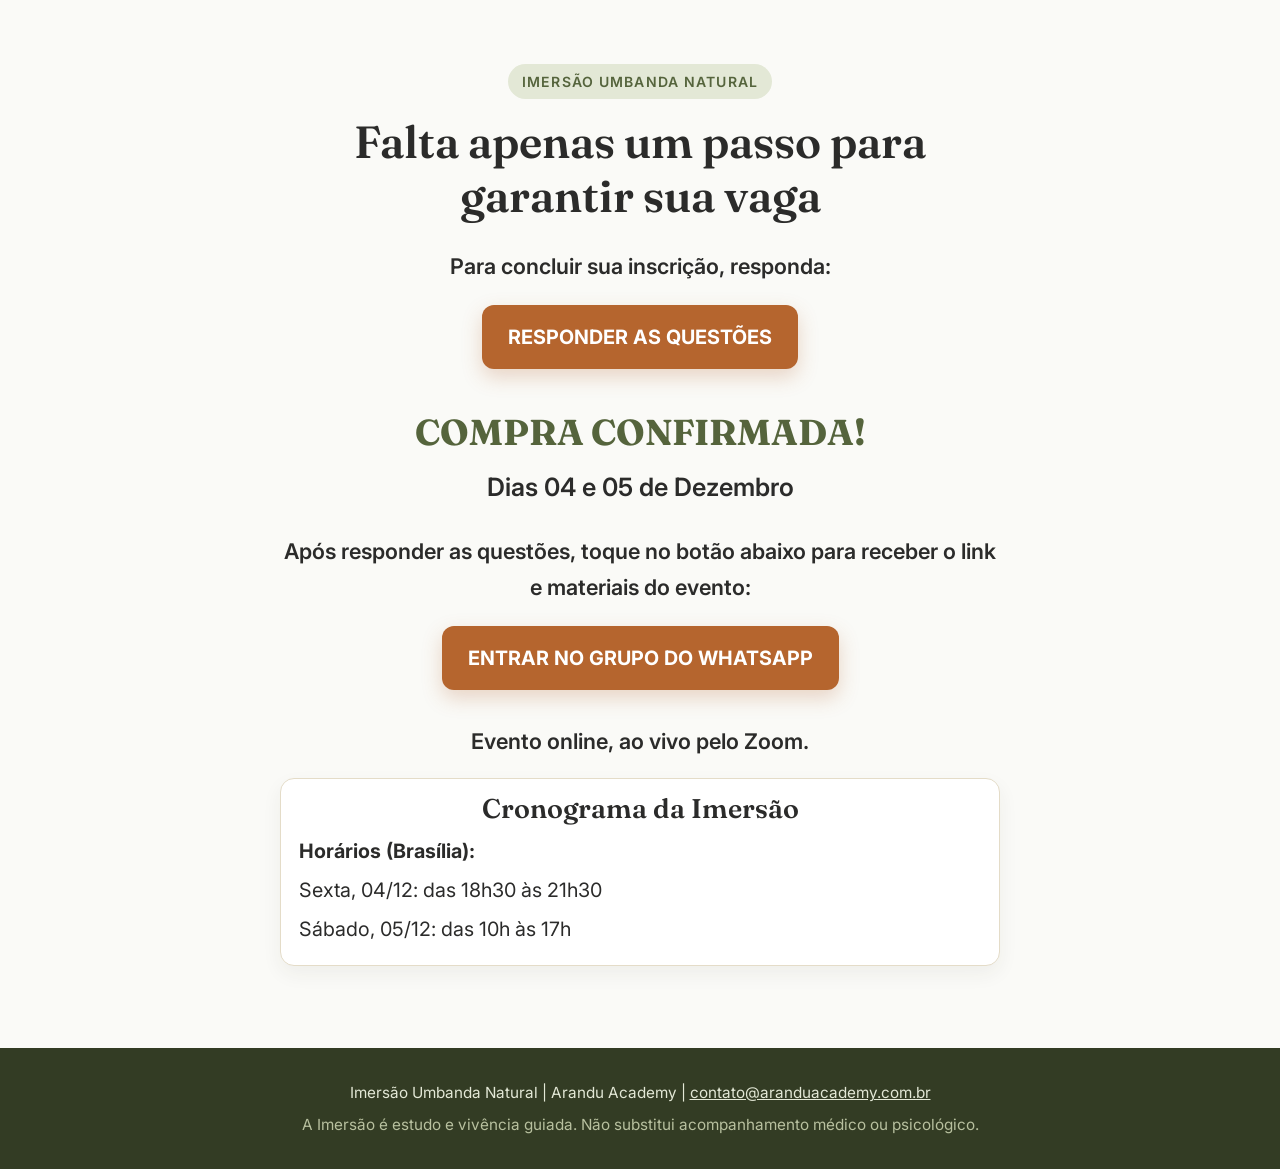
==== obrigado/index.html @ 42f737d3 "IUN13: parcela 12x proporcional nas semanas 2-4 (v1/v2) e pagina /obrigado" ====
<!DOCTYPE html>
<html lang="pt-BR">
<head>
<script>(function(w,d,s,l,i){w[l]=w[l]||[];w[l].push({'gtm.start':new Date().getTime(),event:'gtm.js'});var f=d.getElementsByTagName(s)[0],j=d.createElement(s),dl=l!='dataLayer'?'&l='+l:'';j.async=true;j.src='https://www.googletagmanager.com/gtm.js?id='+i+dl;f.parentNode.insertBefore(j,f);})(window,document,'script','dataLayer','GTM-W9XCN54J');</script>
<meta charset="UTF-8">
<meta name="viewport" content="width=device-width, initial-scale=1.0">
<title>Compra confirmada | Imersão Umbanda Natural</title>
<meta name="description" content="Compra confirmada. Falta apenas um passo para garantir sua vaga na Imersão Umbanda Natural.">
<meta name="robots" content="noindex, nofollow">
<meta property="og:locale" content="pt_BR">
<meta property="og:type" content="website">
<meta property="og:title" content="Compra confirmada | Imersão Umbanda Natural">
<meta property="og:description" content="Falta apenas um passo para garantir sua vaga.">
<meta property="og:image" content="https://imersao.aranduacademy.com.br/assets-iun13/ricardo/ricardo-01.jpg">
<meta name="twitter:card" content="summary_large_image">
<meta name="theme-color" content="#333C24">
<link rel="preconnect" href="https://fonts.googleapis.com"><link rel="preconnect" href="https://fonts.gstatic.com" crossorigin>
<link href="https://fonts.googleapis.com/css2?family=Fraunces:opsz,wght@9..144,500;9..144,600;9..144,700&family=Inter:wght@400;500;600;700&display=swap" rel="stylesheet">
<style>
/* base.css — modelo clean Arandu. Trocar SÓ os tokens de :root pra mudar de cliente. Colar dentro de <style>. */
  :root{
    /* Paleta do cliente (exemplo: verde-floresta Arandu). Claro por padrão; escuro só em blocos de impacto. */
    --bg: #FAFAF7;
    --bg-soft: #F1E9D8;
    --bg-deep: #333C24;
    --ink: #2B2B2A;
    --ink-soft: #6B665D;
    --ink-faint: #97907F;
    --line: #E4DCC8;
    --cta: #B5652E;
    --cta-deep: #954F20;
    --accent: #55643C;
    --accent-line: #E3E8D6;
    --lime: #F1D9A8;
    --white: #FFFFFF;
    --radius: 18px;
    --container-max: 1240px;
    --gap-col: 40px;
    --pad-x: 24px;
    --pad-y: 28px;
  }

  *{ box-sizing:border-box; }
  html{ scroll-behavior:smooth; font-size:112.5%; }
  body{
    margin:0;
    background:var(--bg);
    color:var(--ink);
    font-family:'Inter', -apple-system, "Segoe UI", Roboto, sans-serif;
    font-size:1rem;
    line-height:1.65;
    -webkit-font-smoothing:antialiased;
  }
  img{ max-width:100%; display:block; }
  h1,h2,h3{
    font-family:'Fraunces', Georgia, 'Times New Roman', serif;
    font-weight:600;
    line-height:1.2;
    margin:0 0 16px;
    color:var(--ink);
  }
  p{ margin:0 0 16px; color:var(--ink); }
  ul{ margin:0; padding:0; list-style:none; }

  /* ===== LAYOUT PRIMITIVES ===== */
  .section{ padding-block:var(--pad-y); background:var(--bg); }
  .section-soft{ background:var(--bg-soft); }

  .section-deep, .banner-ritmo{
    background:var(--bg-deep);
    --ink: #F4F7EE;
    --ink-soft: #D6DCC4;
    --ink-faint: #B8C09F;
    --line: rgba(255,255,255,.14);
    --accent: var(--lime);
    --accent-line: rgba(241,217,168,.16);
  }

  .container{
    max-width:var(--container-max);
    margin:0 auto;
    padding-inline:var(--pad-x);
  }

  .prose{ max-width:960px; margin:0 auto; }
  .prose.left{ margin:0; }

  .split{ display:grid; gap:var(--gap-col); align-items:center; }
  .split > *{ min-width:0; }

  .logo-mark{ height:34px; margin-bottom:20px; }
  .logo-mark-footer{ height:30px; margin:0 auto 14px; }

  .curso-nome{
    font-family:'Fraunces', serif;
    font-weight:700;
    font-size:1.05rem;
    letter-spacing:.01em;
    color:var(--ink);
    margin-bottom:14px;
  }

  .tag{
    display:inline-block;
    font-size:.78rem;
    font-weight:600;
    letter-spacing:.08em;
    text-transform:uppercase;
    color:var(--accent);
    background:var(--accent-line);
    padding:6px 14px;
    border-radius:999px;
    margin-bottom:16px;
  }

  h1{ font-size:2.05rem; }
  h2{ font-size:1.75rem; }
  h3{ font-size:1.25rem; }
  .lede{ font-size:1.08rem; color:var(--ink-soft); }

  .btn{
    display:inline-block;
    background:var(--cta);
    color:#fff;
    font-weight:700;
    font-size:1rem;
    text-decoration:none;
    padding:16px 26px;
    border-radius:12px;
    text-align:center;
    box-shadow:0 8px 20px rgba(181,101,46,.25);
    transition:background .15s ease, transform .1s ease;
  }
  .btn:hover{ background:var(--cta-deep); }
  .btn:active{ transform:translateY(1px); }
  .btn-block{ display:block; width:100%; }
  .btn-center{ text-align:center; margin:20px 0 4px; }

  .trustline{
    margin-top:16px;
    font-size:.82rem;
    letter-spacing:.06em;
    text-transform:uppercase;
    color:var(--ink-faint);
    font-weight:600;
  }

  /* IDENTIFICAÇÃO / fotos em bloco split */
  .id-list{ margin:18px 0; }
  .id-list li{
    display:flex; gap:12px; padding:14px 0;
    border-bottom:1px solid var(--line); font-size:1.02rem;
  }
  .id-list li:last-child{ border-bottom:none; }
  .id-dot{ flex:none; width:8px; height:8px; border-radius:50%; background:var(--accent); margin-top:9px; }
  .id-photo{ border-radius:var(--radius); overflow:hidden; box-shadow:0 14px 30px rgba(43,43,42,.16); }
  .id-photo img{ width:100%; height:320px; object-fit:cover; object-position:top; }

  .block-photo{ border-radius:var(--radius); overflow:hidden; box-shadow:0 14px 30px rgba(43,43,42,.16); }
  .block-photo img{ width:100%; height:260px; object-fit:cover; object-position:top; }

  /* QUOTE */
  blockquote{
    margin:20px 0; padding:16px 0 16px 22px;
    border-left:3px solid var(--accent);
    font-family:'Fraunces', serif; font-size:1.25rem; font-style:italic; color:var(--ink);
  }
  blockquote cite{ display:block; margin-top:10px; font-family:'Inter',sans-serif; font-style:normal; font-size:.95rem; color:var(--ink-faint); }

  /* PILARES (currículo Ano 1) */
  .pilar-grid{ display:grid; gap:16px; margin:24px 0; }
  .pilar-card{
    background:var(--white); border:1px solid var(--line); border-radius:var(--radius);
    padding:22px; box-shadow:0 8px 20px rgba(43,43,42,.06);
  }
  .pilar-num{
    display:inline-block; font-size:.78rem; letter-spacing:.08em; text-transform:uppercase;
    color:var(--accent); font-weight:700; margin-bottom:8px;
  }
  .pilar-card h3{ font-size:1.1rem; margin-bottom:8px; }
  .pilar-card p{ color:var(--ink-soft); margin:0; font-size:.98rem; }
  .ano-legenda{ font-weight:700; color:var(--ink); margin-bottom:2px; }
  .ano-sub{ color:var(--ink-faint); font-size:.92rem; margin-bottom:0; }

  /* FORMATO — cards claros (como funciona na prática) */
  .formato-grid{ display:grid; gap:16px; margin:22px 0; }
  .formato-card{
    background:var(--white); border:1px solid var(--line); border-radius:var(--radius);
    padding:20px 22px; box-shadow:0 8px 20px rgba(43,43,42,.06);
  }
  .formato-card h3{ font-size:1.05rem; margin-bottom:6px; }
  .formato-card p{ margin:0; color:var(--ink-soft); font-size:.96rem; }

  .nota{ font-size:1rem; font-style:italic; color:var(--ink-faint); }

  /* PROVA SOCIAL */
  .stats{ display:grid; grid-template-columns:1fr 1fr 1fr; gap:14px; margin:20px 0 4px; max-width:640px; }
  .stat{ background:var(--white); border:1px solid var(--line); border-radius:var(--radius); padding:18px 12px; text-align:center; box-shadow:0 8px 20px rgba(43,43,42,.06); }
  .stat b{ display:block; font-family:'Fraunces',serif; font-size:1.5rem; color:var(--accent); }
  .stat span{ font-size:.8rem; color:var(--ink-soft); }
  .placeholder-box{
    border:1px dashed var(--line); border-radius:var(--radius); padding:26px 22px;
    color:var(--ink-faint); font-style:italic; font-size:.95rem; margin-top:18px; text-align:center;
  }

  /* OBJEÇÃO / PARA QUEM É */
  .objecao-photo{ border-radius:var(--radius); overflow:hidden; box-shadow:0 14px 30px rgba(43,43,42,.16); }
  .objecao-photo img{ width:100%; height:280px; object-fit:cover; object-position:top; }
  .cards3{ display:grid; gap:14px; margin:18px 0; }
  .card3{ background:var(--white); border:1px solid var(--line); border-radius:14px; padding:18px; color:var(--ink-soft); box-shadow:0 8px 20px rgba(43,43,42,.06); }
  .card3 b{ display:block; margin-bottom:4px; color:var(--ink); }
  .qa{ margin:22px 0; }
  .qa-item{ padding:14px 0; border-bottom:1px solid var(--line); }
  .qa-item:last-child{ border-bottom:none; }
  .qa-item p.pergunta{ font-weight:700; color:var(--ink); margin-bottom:4px; }
  .qa-item p.resposta{ margin:0; color:var(--ink-soft); }

  /* BIO */
  .bio-photos{ display:grid; grid-template-columns:1.2fr .8fr; gap:12px; }
  .bio-photos img{ border-radius:var(--radius); height:240px; object-fit:cover; box-shadow:0 12px 26px rgba(43,43,42,.16); }
  .bio-photos img:last-child{ height:240px; object-position:top; }

  /* BANNER DE RITMO (sempre escuro) */
  .banner-ritmo{ text-align:center; border-top:1px solid rgba(255,255,255,.1); border-bottom:1px solid rgba(255,255,255,.1); }
  .banner-ritmo h3{ margin-bottom:24px; color:#fff; }
  .banner-cols{ display:grid; gap:24px; max-width:960px; margin:0 auto; }
  .banner-cols > div{ display:flex; flex-direction:column; align-items:center; gap:4px; }
  .banner-icon{ font-size:1.4rem; margin-bottom:4px; }
  .banner-cols strong{ font-size:1rem; color:#fff; }
  .banner-cols span{ color:var(--ink-soft); font-size:.88rem; }

  /* INVESTIMENTO (sempre escuro) */
  .stack-table{ margin:20px auto 0; max-width:620px; border-top:1px solid rgba(255,255,255,.14); }
  .stack-row{ display:flex; justify-content:space-between; gap:16px; padding:11px 0; border-bottom:1px solid rgba(255,255,255,.14); font-size:.92rem; color:var(--ink-soft); text-align:left; }
  .stack-row span:first-child{ flex:1; }
  .stack-row span:last-child{ flex:none; white-space:nowrap; }
  .stack-row.total{ color:#fff; font-weight:700; font-size:1rem; border-bottom:none; padding-top:16px; }
  .preco-box{
    background:rgba(255,255,255,.05); border:1px solid rgba(255,255,255,.16); border-radius:var(--radius);
    padding:32px 24px; text-align:center; margin:28px auto 0; max-width:460px;
  }
  .preco-tag{ font-size:.85rem; letter-spacing:.06em; text-transform:uppercase; color:var(--ink-faint); font-weight:600; text-decoration:line-through; }
  .preco-principal{ font-family:'Fraunces',serif; font-size:2.3rem; color:var(--lime); margin:8px 0 0; }
  .preco-principal small{ font-family:'Inter',sans-serif; font-size:.95rem; font-weight:600; color:var(--ink-soft); display:block; margin-top:4px; }
  .preco-legal{ font-size:.82rem; color:var(--ink-faint); margin-bottom:20px; }
  .preco-lista{ text-align:left; max-width:320px; margin:0 auto 22px; }
  .preco-lista li{ padding:5px 0; color:var(--ink-soft); }

  /* CERTIFICADO */
  .cert-image{
    max-width:560px; margin:26px auto 0; border-radius:var(--radius); overflow:hidden;
    box-shadow:0 14px 30px rgba(43,43,42,.16); border:1px solid var(--line);
  }
  .cert-image img{ width:100%; }

  /* FAQ */
  details{ border-bottom:1px solid var(--line); padding:16px 0; }
  details summary{
    cursor:pointer; font-weight:600; list-style:none; color:var(--ink);
    display:flex; justify-content:space-between; align-items:center; gap:12px;
  }
  details summary::-webkit-details-marker{ display:none; }
  details summary::after{ content:'+'; flex:none; font-size:1.3rem; color:var(--accent); font-weight:400; }
  details[open] summary::after{ content:'–'; }
  details summary{ font-size:1rem; }
  details p{ margin-top:12px; margin-bottom:0; color:var(--ink-soft); font-size:.95rem; }

  /* FECHAMENTO */
  .fechamento-photo{ border-radius:var(--radius); overflow:hidden; box-shadow:0 14px 30px rgba(43,43,42,.16); }
  .fechamento-photo img{ width:100%; height:260px; object-fit:cover; object-position:top; }

  footer{ background:var(--bg-deep); color:#B8C09F; text-align:center; padding:32px 24px; font-size:.85rem; }
  footer a{ color:#E3E8D6; }
  footer .rodape-links{ margin-top:10px; }
  footer .rodape-links a{ margin:0 6px; }

  /* CTA STICKY */
  .cta-sticky{
    position:fixed; left:0; right:0; bottom:0;
    background:var(--white); border-top:1px solid var(--line);
    padding:10px 14px; box-shadow:0 -8px 20px rgba(43,43,42,.1);
    z-index:50; transform:translateY(120%); transition:transform .25s ease;
  }
  .cta-sticky.show{ transform:translateY(0); }
  .cta-sticky .btn{ padding:13px 20px; font-size:.92rem; }

  /* ===== BREAKPOINTS ===== */
  @media (min-width:768px){ :root{ --pad-x:48px; } }

  @media (min-width:860px){
    :root{ --pad-y:44px; --gap-col:56px; }
    h1{ font-size:2.5rem; }
    h2{ font-size:2rem; }

    .split{ grid-template-columns:1fr; }
    .split.split-text-first{ grid-template-columns:1.15fr 1fr; }
    .split.split-photo-first{ grid-template-columns:1fr 1.15fr; }

    .id-photo img{ height:100%; min-height:400px; }
    .block-photo img{ height:100%; min-height:340px; }
    .objecao-photo img{ height:100%; min-height:340px; }
    .fechamento-photo img{ height:100%; min-height:340px; }

    .pilar-grid{ grid-template-columns:1fr 1fr; }
    .formato-grid{ grid-template-columns:1fr 1fr 1fr; }
    .banner-cols{ grid-template-columns:1fr 1fr 1fr 1fr 1fr 1fr; }

    .cta-sticky{ display:none; }
  }

  @media (min-width:1200px){ :root{ --pad-x:72px; } }

  .datas{ background:var(--white); border:1px solid var(--line); border-radius:14px; padding:14px 18px; margin:18px 0; box-shadow:0 8px 20px rgba(43,43,42,.06); }
  .datas p{ margin:2px 0; }
  .ricardo-quote{ margin:14px 0; font-style:italic; }
  .gal{ display:grid; grid-template-columns:1fr 1fr; gap:12px; margin:24px 0 0; }
  .gal img{ width:100%; height:190px; object-fit:cover; object-position:top; border-radius:14px; box-shadow:0 10px 22px rgba(43,43,42,.14); }
  .depo-grid{ display:grid; gap:16px; margin:22px 0; }
  .depo{ background:var(--white); border:1px solid var(--line); border-radius:var(--radius); padding:22px; box-shadow:0 8px 20px rgba(43,43,42,.06); }
  .depo p{ font-family:'Fraunces',serif; font-size:1.08rem; margin-bottom:10px; }
  .depo b{ font-size:.9rem; color:var(--ink-faint); font-weight:600; }
  .aviso{ font-size:.9rem; color:var(--ink-faint); font-style:italic; }
  .btn-final{ margin-top:10px; }
  .hero-sec .lede{ margin-bottom:14px; }
  @media (min-width:860px){ .gal{ grid-template-columns:repeat(4,1fr); } .depo-grid{ grid-template-columns:1fr 1fr; } .gal img{height:220px;} .section{ padding-block:64px; } }
  @media (max-width:859px){ .section{ padding-block:40px; } footer{ padding-bottom:90px; } .btn{display:block;} }


  .car{position:relative;margin-top:22px}
  .car-track{display:flex;gap:16px;overflow-x:auto;scroll-snap-type:x mandatory;-webkit-overflow-scrolling:touch;scrollbar-width:none;padding:6px 2px 14px}
  .car-track::-webkit-scrollbar{display:none}
  .slide{scroll-snap-align:start;flex:0 0 88%}
  .depo-card{background:var(--white);border:1px solid var(--line);border-radius:var(--radius);padding:24px;box-shadow:0 8px 20px rgba(43,43,42,.06);font-size:.95rem;line-height:1.6}
  .depo-card p{font-family:Fraunces,Georgia,serif;margin:12px 0}
  .depo-card b{color:var(--accent)}
  .avatar{width:44px;height:44px;border-radius:50%;background:var(--accent);color:#fff;display:flex;align-items:center;justify-content:center;font-weight:700;font-family:Fraunces,Georgia,serif}
  .ph{margin:0}.ph img{width:100%;height:300px;object-fit:cover;object-position:top;border-radius:var(--radius);box-shadow:0 14px 30px rgba(43,43,42,.16);display:block}
  .car-ctl{display:flex;align-items:center;justify-content:center;gap:14px}
  .car-btn{width:44px;height:44px;border-radius:50%;border:1px solid var(--line);background:var(--white);color:var(--ink);font-size:1.4rem;cursor:pointer}
  .car-dots{display:flex;gap:6px;flex-wrap:wrap;justify-content:center;max-width:60%}
  .car-dots i{width:9px;height:9px;border-radius:50%;background:var(--line);display:block;cursor:pointer}
  .car-dots i.on{background:var(--cta)}
  @media (min-width:860px){.slide{flex-basis:calc((100% - 32px)/3)}.ph img{height:340px}}

  /* CONTADOR (prazos reais, horario de Brasilia) */
  .contador{ background:#fff; color:#2B2B2A; border:2px solid #B5652E; border-radius:14px; padding:16px 12px; margin:20px auto; max-width:520px; text-align:center; }
  .cont-tit{ font-weight:700; margin:0 0 10px; font-size:1.05rem; color:#2B2B2A; }
  .cont-nums{ display:grid; grid-template-columns:repeat(4,1fr); gap:8px; }
  .cont-nums div{ background:#F1E9D8; border-radius:10px; padding:10px 2px; }
  .cont-nums b{ display:block; font-family:'Fraunces',serif; font-size:2rem; line-height:1.1; color:#2B2B2A; }
  .cont-nums span{ font-size:.8rem; color:#6B665D; }
  .encerrado{ font-family:'Fraunces',serif; font-size:1.8rem; font-weight:700; text-align:center; margin:20px 0; }
  body.fechado .so-aberto, body.fechado .btn, body.fechado .cta-sticky, body.fechado .btn-center{ display:none !important; }

  .ob{max-width:720px;margin:0 auto;text-align:center}
  .ob h1{margin-bottom:10px}
  .ob .passo{font-size:1.2rem;font-weight:600;margin:26px 0 6px}
  .ob .ok{font-family:'Fraunces',serif;font-size:2rem;font-weight:700;color:var(--accent);margin:34px 0 4px}
  .ob .quando{font-size:1.4rem;font-weight:600;margin:0 0 18px}
  .ob .btn{display:inline-block;font-size:1.1rem}
  .ob .crono{text-align:left}
  .ob .crono h2{text-align:center;font-size:1.5rem;margin:0 0 10px}
  .ob .crono p{margin:6px 0;font-size:1.1rem}
</style>
</head>
<body>
<noscript><iframe src="https://www.googletagmanager.com/ns.html?id=GTM-W9XCN54J" height="0" width="0" style="display:none;visibility:hidden"></iframe></noscript>
<section class="section hero-sec"><div class="container"><div class="ob">
<span class="tag">Imersão Umbanda Natural</span>
<h1>Falta apenas um passo para garantir sua vaga</h1>
<p class="passo">Para concluir sua inscrição, responda:</p>
<div class="btn-center"><a class="btn" href="https://app.neverlosesales.com.br/f/02h366" target="_blank" rel="noopener">RESPONDER AS QUESTÕES</a></div>
<p class="ok">COMPRA CONFIRMADA!</p>
<p class="quando">Dias 04 e 05 de Dezembro</p>
<p class="passo">Após responder as questões, toque no botão abaixo para receber o link e materiais do evento:</p>
<div class="btn-center"><a class="btn" href="https://chat.whatsapp.com/G5folKFirdmJ0tbIYBBknb" target="_blank" rel="noopener">ENTRAR NO GRUPO DO WHATSAPP</a></div>
<p class="passo" style="margin-top:34px">Evento online, ao vivo pelo Zoom.</p>
<div class="datas crono"><h2>Cronograma da Imersão</h2>
<p><b>Horários (Brasília):</b></p>
<p>Sexta, 04/12: das 18h30 às 21h30</p>
<p>Sábado, 05/12: das 10h às 17h</p></div>
</div></div></section>
<footer>
<p style="color:#E3E8D6;margin-bottom:6px">Imersão Umbanda Natural | Arandu Academy | <a href="mailto:contato@aranduacademy.com.br">contato@aranduacademy.com.br</a></p>
<p style="color:#B8C09F;margin:0">A Imersão é estudo e vivência guiada. Não substitui acompanhamento médico ou psicológico.</p>
</footer>
</body></html>
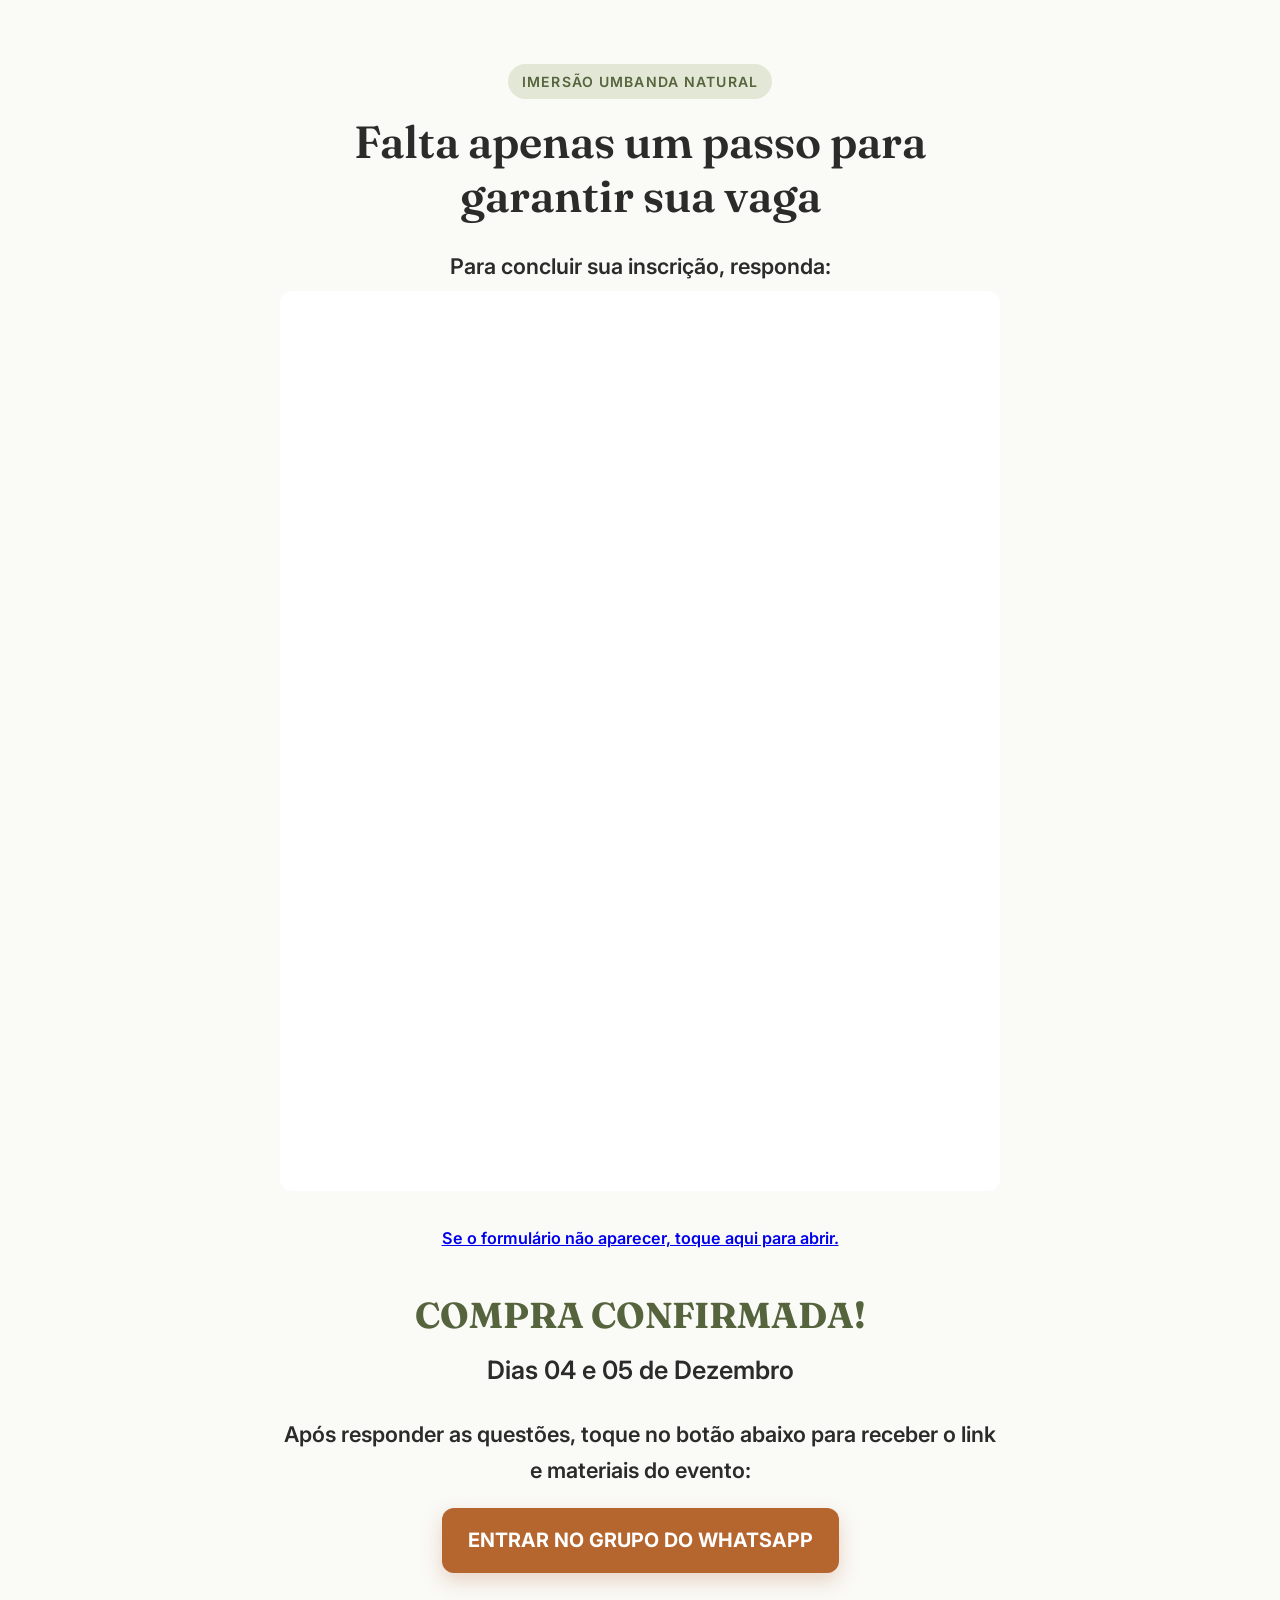
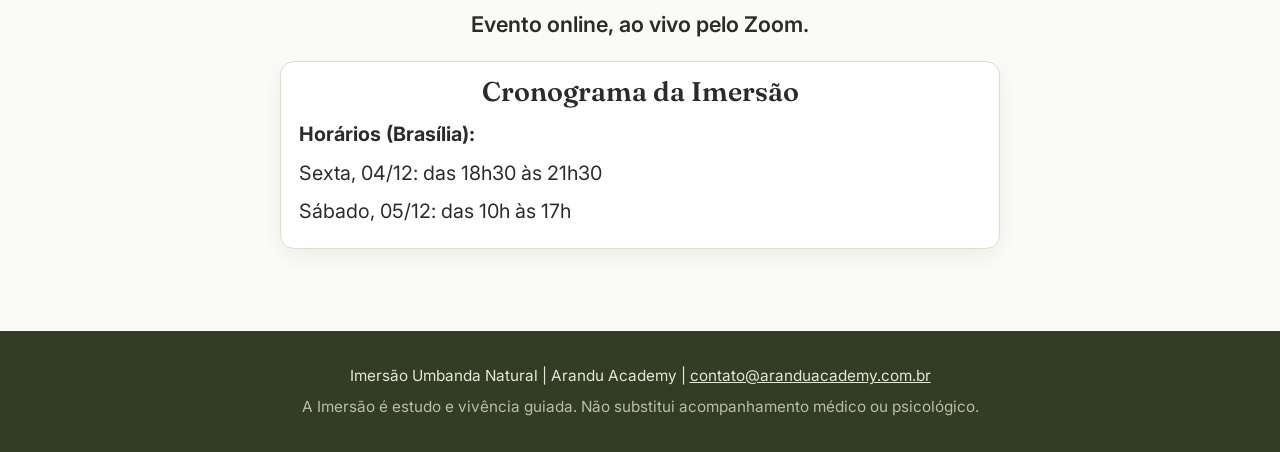
==== commit 94ec9e95: "IUN13: formulario embedado na pagina de obrigado" ====
--- a/obrigado/index.html
+++ b/obrigado/index.html
@@ -369,7 +369,8 @@
 <span class="tag">Imersão Umbanda Natural</span>
 <h1>Falta apenas um passo para garantir sua vaga</h1>
 <p class="passo">Para concluir sua inscrição, responda:</p>
-<div class="btn-center"><a class="btn" href="https://app.neverlosesales.com.br/f/02h366" target="_blank" rel="noopener">RESPONDER AS QUESTÕES</a></div>
+<div class="form-embed"><iframe src="https://app.neverlosesales.com.br/f/02h366" title="Formulário de inscrição" loading="lazy" style="width:100%;height:900px;border:0;border-radius:12px;background:#fff" allow="clipboard-write"></iframe></div>
+<p class="passo" style="font-size:.9rem"><a href="https://app.neverlosesales.com.br/f/02h366" target="_blank" rel="noopener">Se o formulário não aparecer, toque aqui para abrir.</a></p>
 <p class="ok">COMPRA CONFIRMADA!</p>
 <p class="quando">Dias 04 e 05 de Dezembro</p>
 <p class="passo">Após responder as questões, toque no botão abaixo para receber o link e materiais do evento:</p>
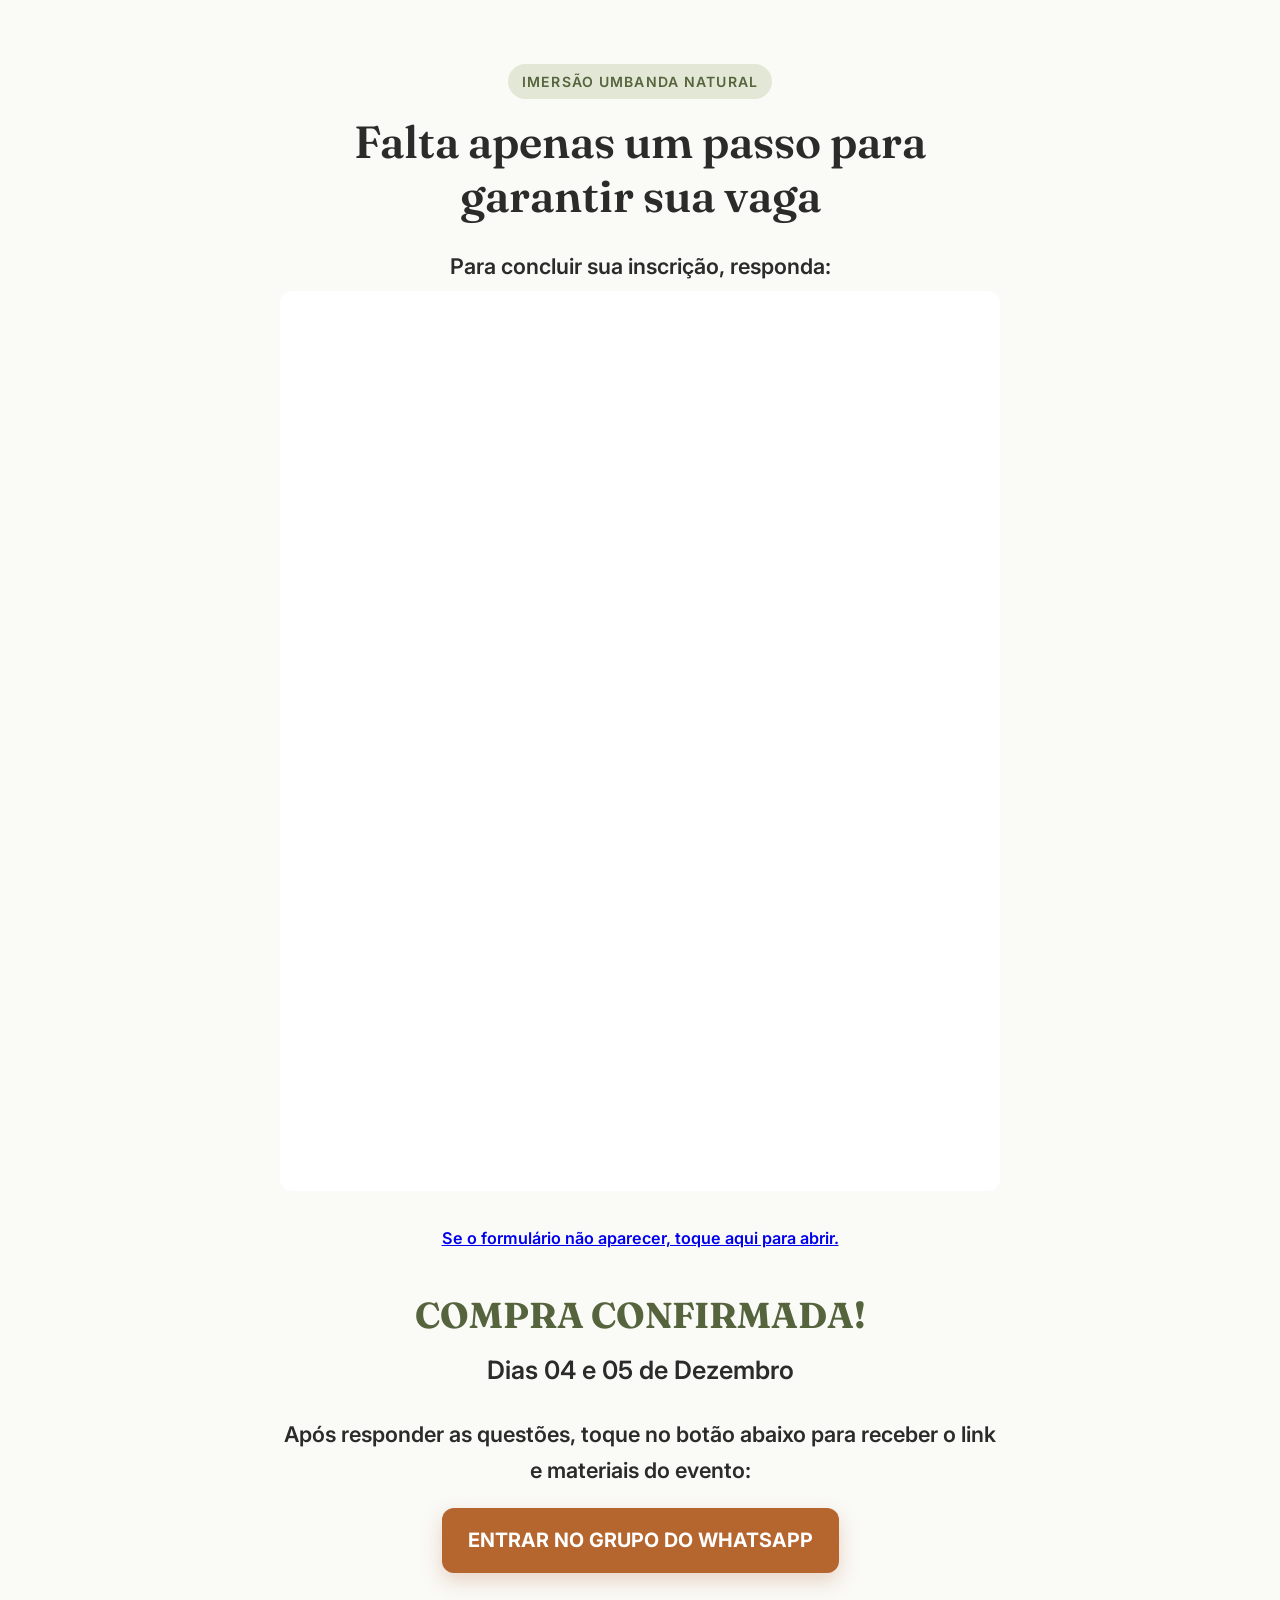
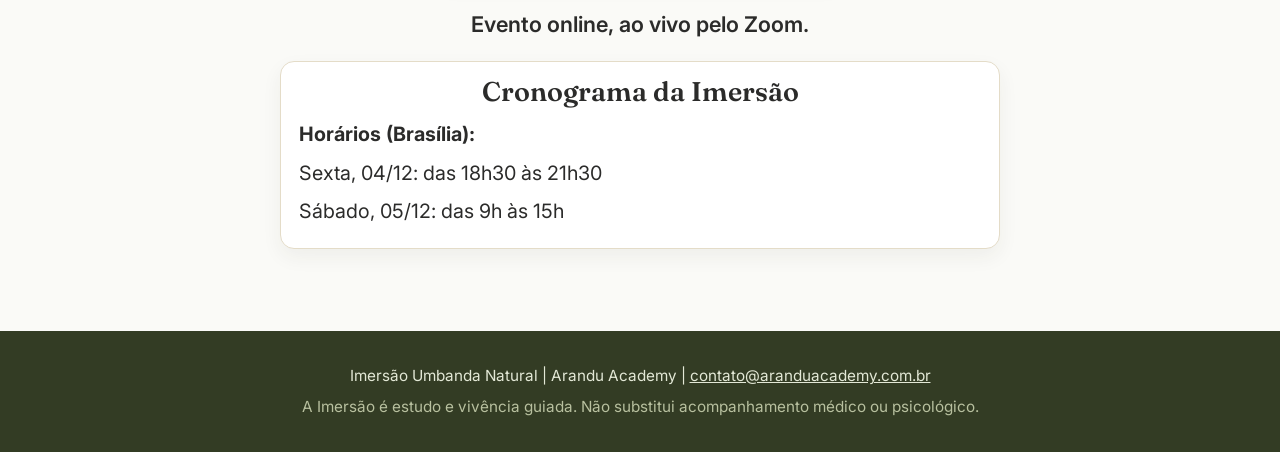
==== commit cac4e383: "IUN13: sabado 05/12 das 9h as 15h (pedido do Edvan 12/11)" ====
--- a/obrigado/index.html
+++ b/obrigado/index.html
@@ -379,7 +379,7 @@
 <div class="datas crono"><h2>Cronograma da Imersão</h2>
 <p><b>Horários (Brasília):</b></p>
 <p>Sexta, 04/12: das 18h30 às 21h30</p>
-<p>Sábado, 05/12: das 10h às 17h</p></div>
+<p>Sábado, 05/12: das 9h às 15h</p></div>
 </div></div></section>
 <footer>
 <p style="color:#E3E8D6;margin-bottom:6px">Imersão Umbanda Natural | Arandu Academy | <a href="mailto:contato@aranduacademy.com.br">contato@aranduacademy.com.br</a></p>
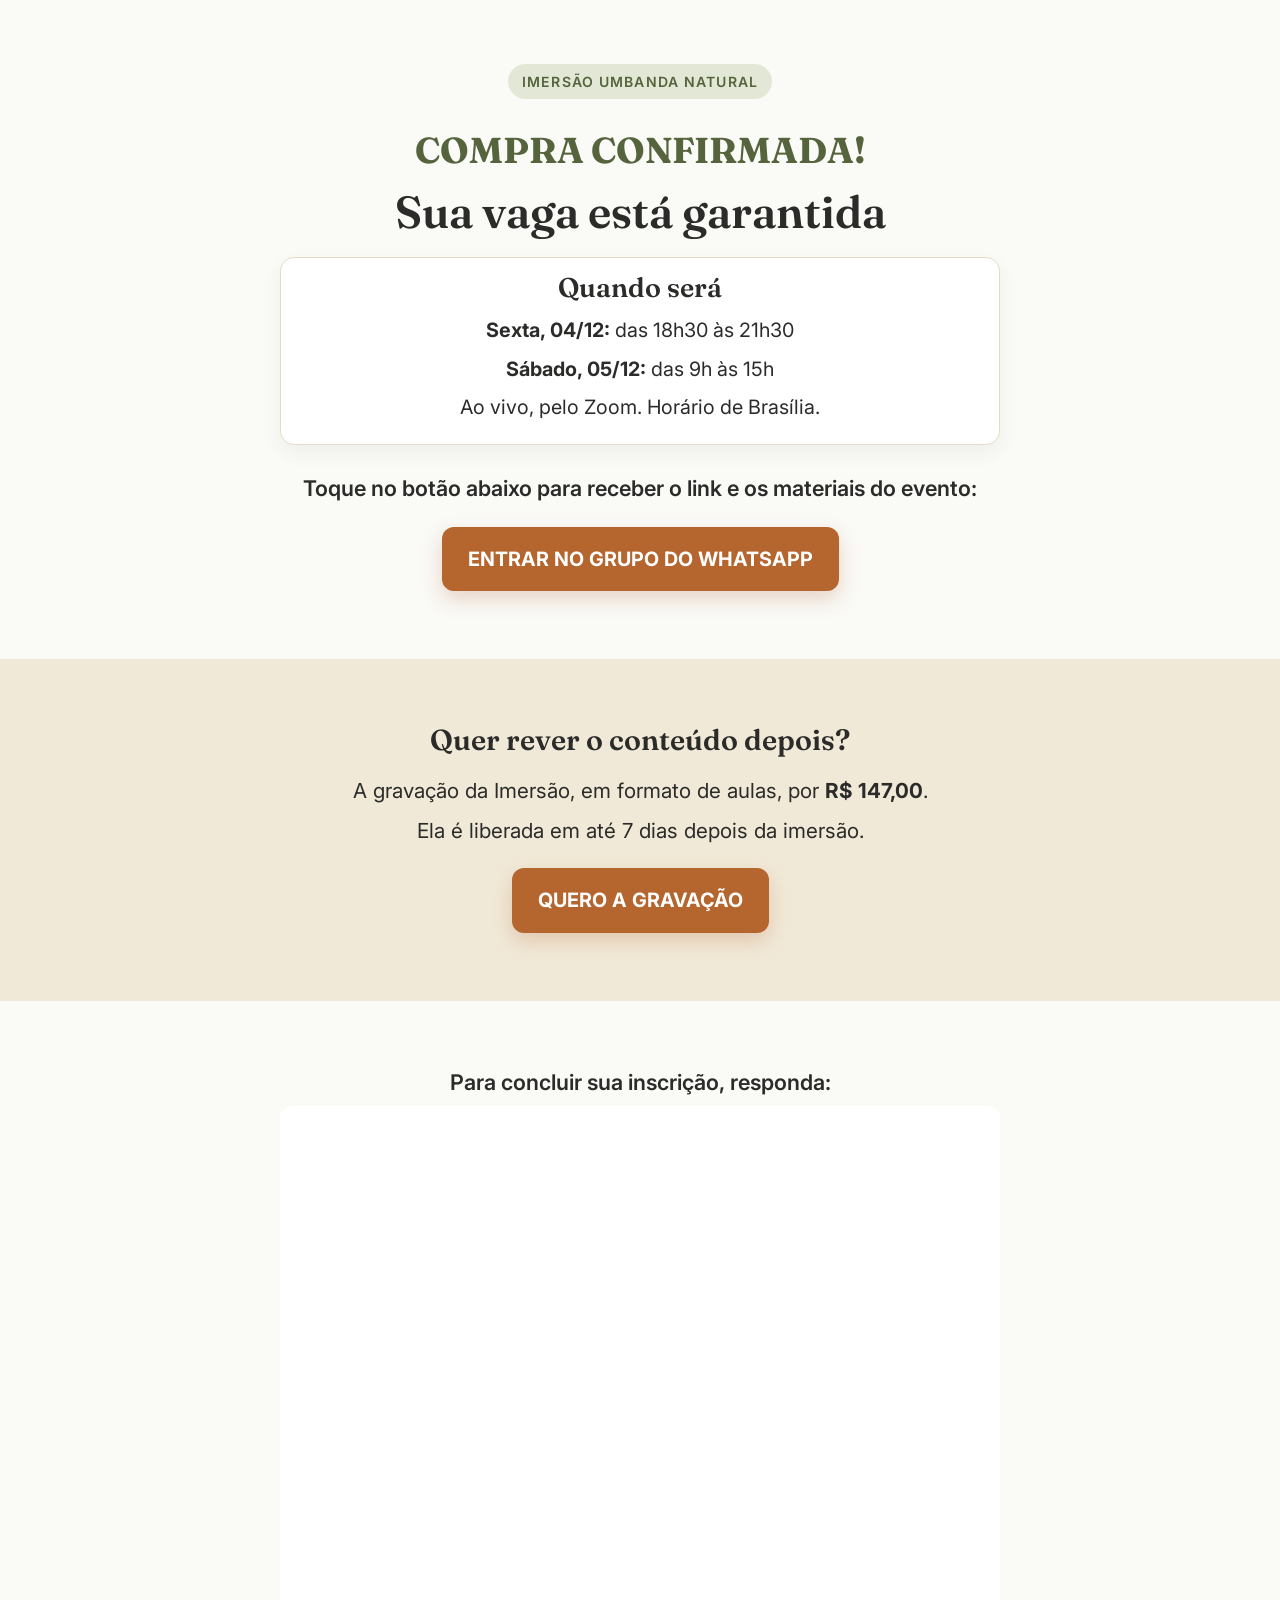
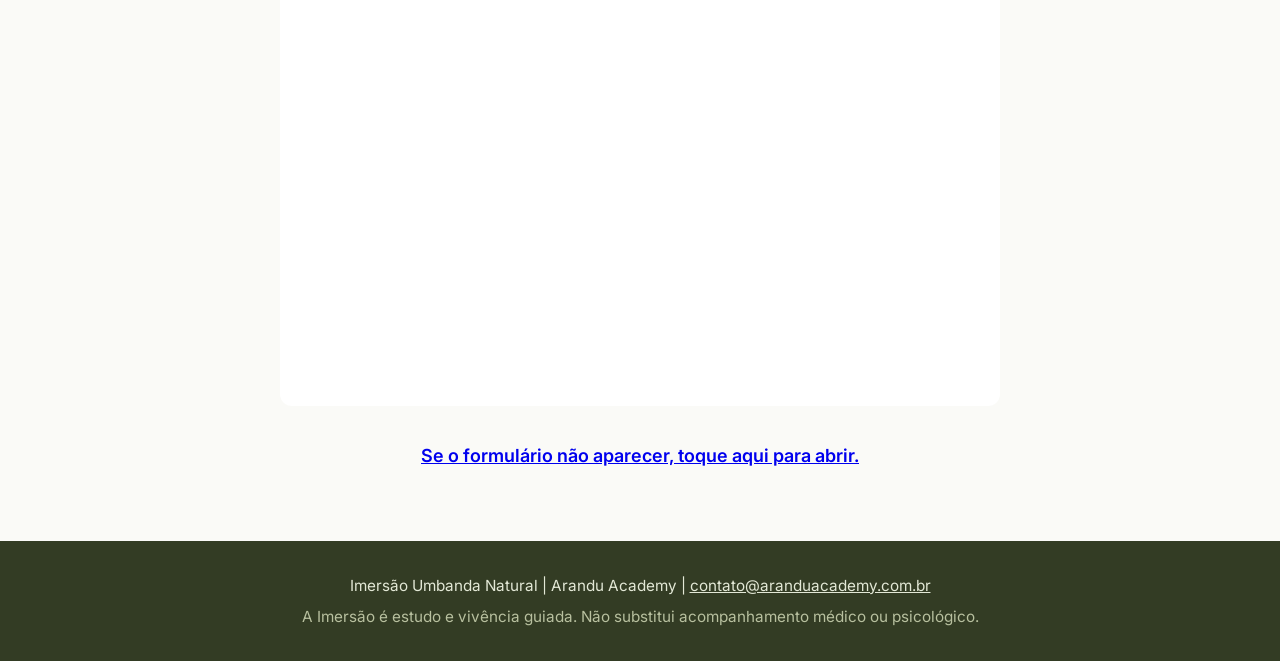
==== commit 2ef9e3b6: "IUN13 v5: contador fixo no topo, ancoragem na v1, depoimentos empilhados, oferta da gravacao no /obr" ====
--- a/obrigado/index.html
+++ b/obrigado/index.html
@@ -361,25 +361,37 @@
   .ob .crono{text-align:left}
   .ob .crono h2{text-align:center;font-size:1.5rem;margin:0 0 10px}
   .ob .crono p{margin:6px 0;font-size:1.1rem}
+  .ob .grav-txt{font-size:1.15rem;margin:6px 0}
+  .ob h2{font-size:1.6rem}
+  .ob .crono{margin:18px 0}
+  .ob .crono p{text-align:center}
 </style>
 </head>
 <body>
 <noscript><iframe src="https://www.googletagmanager.com/ns.html?id=GTM-W9XCN54J" height="0" width="0" style="display:none;visibility:hidden"></iframe></noscript>
 <section class="section hero-sec"><div class="container"><div class="ob">
 <span class="tag">Imersão Umbanda Natural</span>
-<h1>Falta apenas um passo para garantir sua vaga</h1>
-<p class="passo">Para concluir sua inscrição, responda:</p>
+<p class="ok" style="margin-top:6px">COMPRA CONFIRMADA!</p>
+<h1>Sua vaga está garantida</h1>
+<div class="datas crono"><h2>Quando será</h2>
+<p><b>Sexta, 04/12:</b> das 18h30 às 21h30</p>
+<p><b>Sábado, 05/12:</b> das 9h às 15h</p>
+<p>Ao vivo, pelo Zoom. Horário de Brasília.</p></div>
+<p class="passo">Toque no botão abaixo para receber o link e os materiais do evento:</p>
+<div class="btn-center"><a class="btn" href="https://chat.whatsapp.com/G5folKFirdmJ0tbIYBBknb" target="_blank" rel="noopener">ENTRAR NO GRUPO DO WHATSAPP</a></div>
+</div></div></section>
+
+<section class="section section-soft" id="gravacao"><div class="container"><div class="ob">
+<h2>Quer rever o conteúdo depois?</h2>
+<p class="grav-txt">A gravação da Imersão, em formato de aulas, por <b>R$ 147,00</b>.</p>
+<p class="grav-txt">Ela é liberada em até 7 dias depois da imersão.</p>
+<div class="btn-center"><a class="btn" href="https://pagamento.aranduacademy.com.br/pay/ob-gravacao-imersao-umbanda-natural-em-formato-aulas-dezembro2026">QUERO A GRAVAÇÃO</a></div>
+</div></div></section>
+
+<section class="section"><div class="container"><div class="ob">
+<p class="passo" style="margin-top:0">Para concluir sua inscrição, responda:</p>
 <div class="form-embed"><iframe src="https://app.neverlosesales.com.br/f/02h366" title="Formulário de inscrição" loading="lazy" style="width:100%;height:900px;border:0;border-radius:12px;background:#fff" allow="clipboard-write"></iframe></div>
-<p class="passo" style="font-size:.9rem"><a href="https://app.neverlosesales.com.br/f/02h366" target="_blank" rel="noopener">Se o formulário não aparecer, toque aqui para abrir.</a></p>
-<p class="ok">COMPRA CONFIRMADA!</p>
-<p class="quando">Dias 04 e 05 de Dezembro</p>
-<p class="passo">Após responder as questões, toque no botão abaixo para receber o link e materiais do evento:</p>
-<div class="btn-center"><a class="btn" href="https://chat.whatsapp.com/G5folKFirdmJ0tbIYBBknb" target="_blank" rel="noopener">ENTRAR NO GRUPO DO WHATSAPP</a></div>
-<p class="passo" style="margin-top:34px">Evento online, ao vivo pelo Zoom.</p>
-<div class="datas crono"><h2>Cronograma da Imersão</h2>
-<p><b>Horários (Brasília):</b></p>
-<p>Sexta, 04/12: das 18h30 às 21h30</p>
-<p>Sábado, 05/12: das 9h às 15h</p></div>
+<p class="passo" style="font-size:1rem"><a href="https://app.neverlosesales.com.br/f/02h366" target="_blank" rel="noopener">Se o formulário não aparecer, toque aqui para abrir.</a></p>
 </div></div></section>
 <footer>
 <p style="color:#E3E8D6;margin-bottom:6px">Imersão Umbanda Natural | Arandu Academy | <a href="mailto:contato@aranduacademy.com.br">contato@aranduacademy.com.br</a></p>
